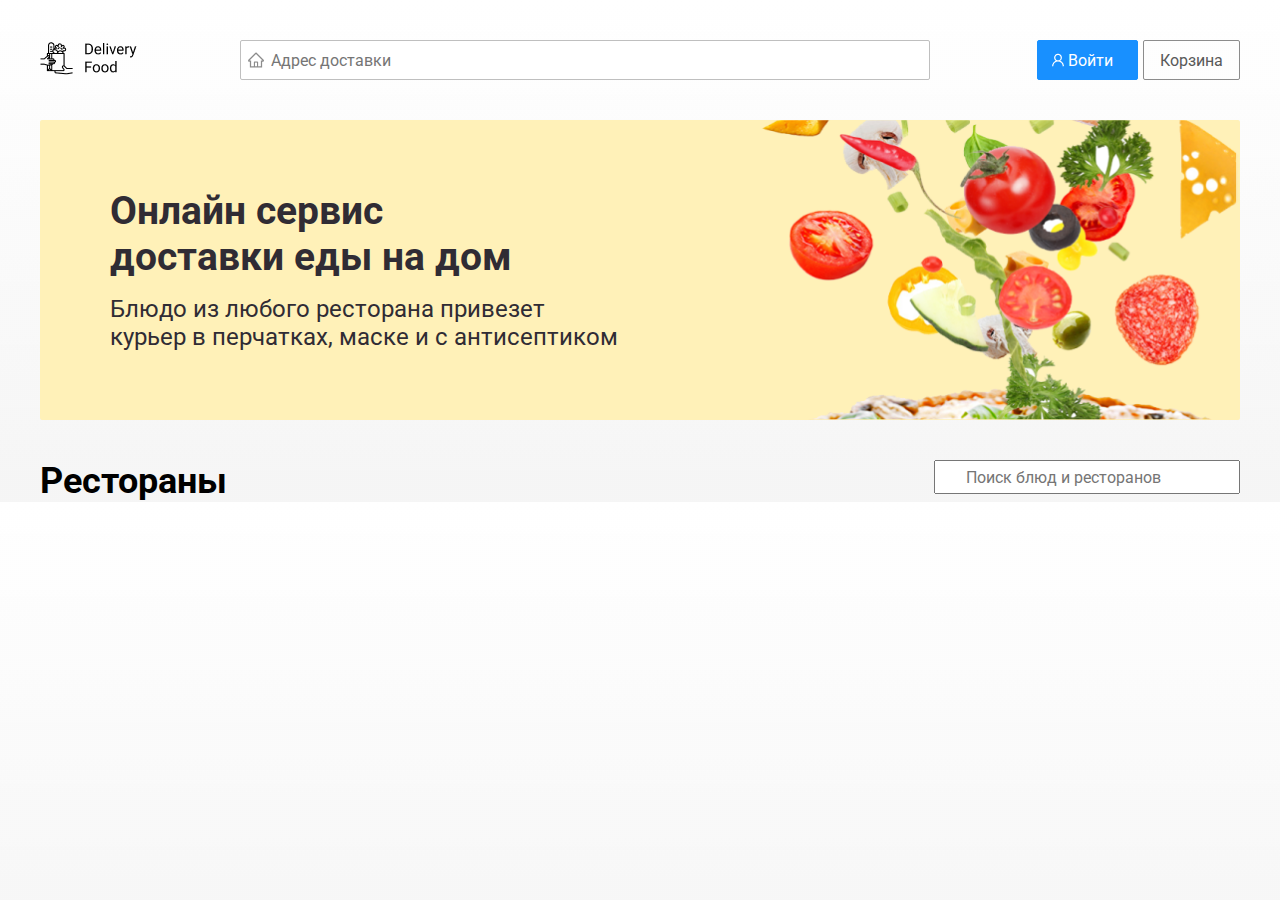
==== index.html @ 08821ef3 "first commit" ====
<!DOCTYPE html>
<html lang="ru">
<head>
    <meta charset="UTF-8">
    <meta http-equiv="X-UA-Compatible" content="IE=edge">
    <meta name="viewport" content="width=device-width, initial-scale=1.0">
    <title>DeliverFood-Kotova Pavla Sergeevna</title>
   <link rel="stylesheet" href='assets/css/style.css'>
  
</head>
<body>
<div class="container">
    <header class="header">
        <div class="header_logo">
            <img src="../images/logo.png" alt="">
        </div>
<div class="header_adress "> 
   <input class="form-control" type="text" placeholder="Адрес доставки" >
</div>
<div class="header_buttons">
    <a href="#" class="btn btn-blue">Войти</a>
    <a href="#" class="btn">Корзина</a>
</div>
    </header>
<div class="banner">
    <div class="banner_text">
        <div class="banner_headers">
            Онлайн сервис<br> доставки еды на дом
        </div>
        <div class="banner_discription">
            Блюдо из любого ресторана привезет<br> курьер в перчатках, маске и с антисептиком
        </div>
    </div>
</div>
<main>
    <div class="first_line">
    <div class="restaurants_main">Рестораны</div>
    <div class="search_fr">
<input class="search" type="text" placeholder="Поиск блюд и ресторанов">
    </div>
</div>
<div class="pictures13">
<div>
    
</div>
</div>
    </main>
<footer class="footer">

</footer>
    </div>
</body>
</html>
---- assets/css/style.css ----
@import url('https://fonts.googleapis.com/css2?family=Roboto:wght@400;700&display=swap');
*{
   box-sizing:border-box;
   padding: 0;
   margin: 0;
}
body{
   background-image: linear-gradient(to bottom, #F5F5F500, #F5F5F5 ) ;
}
h1, h2 ,p, a, input, div{
   font-family:'Roboto', sans-serif;
}
.container{
   width: 1200px;
   margin: 0 auto;
}

.header{
  display: flex;
  justify-content: space-between;
  height: 120px;
  align-items: center;

}

.header_logo{
   width: 200px;
}

.header_adress{
    width: 690px;
    height: 40px;
   
}

.header_buttons{
   width: 310px;
   display: flex;
   justify-content: flex-end;

}



.form-control{
   width: 100%;
   border: 1px solid #BFBFBF;
   border-radius: 2px;
   height: 40px;
   padding-left: 30px;
   font-size: 1rem;
   background-image: url(/images/Vector.png);
   background-repeat: no-repeat;
   background-position:left ;
   background-position: 7px;

}

.btn{
   text-decoration: none;
   color: #595959;
   border: 1px solid #8C8C8C;
   border-radius: 2px;
   height: 40px;
   display: flex;
   align-items: center;
   padding-right: 16px;
   padding-left: 16px;
   margin-left: 5px;
}

.btn-blue{
   width: 101px;
   height: 40px;
   border-color: #1890FF;
   background-color: #1890FF;
   color: white;
   background-image: url(/images/human.png);
   background-repeat: no-repeat;
   background-position: left;
   background-position:14px;
   padding-left: 30px;
}

.banner{
   height: 300px;
   background-color: #FFF1B8;
   background-image: url(/images/image1.png);
   background-repeat: no-repeat;
   background-position: right;
   background-size: contain;
   border-radius: 2px;
   padding: 68px 70px;
}

.banner_text{
   width: 540px;
}

.banner_headers{
   font-weight: bold;
   font-size: 39px;
   line-height: 46px;
   color: #302C34;
   margin-bottom: 15px;
}
.banner_discription{
   font-size: 24px;
   line-height: 28px;
   color: #302c34;
}
.first_line{
display: flex;
justify-content:space-between;

}
.restaurants_main{
font-size: 36px;
font-weight: bold;
padding-top: 40px;
}
.search_fr{
padding-top: 40px;
}
.search{
   font-size: 16px;
width: 306px;
height: 34px;
padding-left: 30px;
}
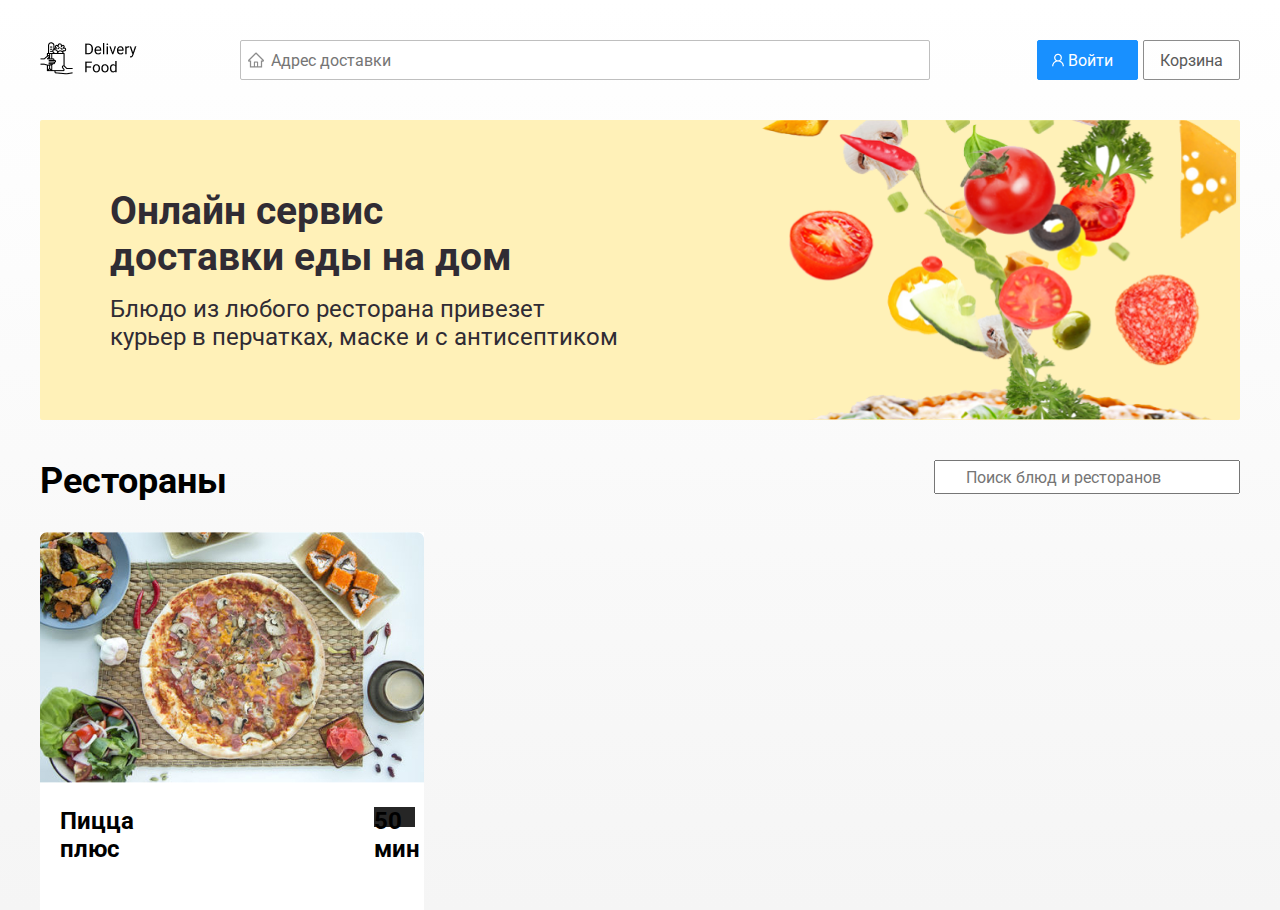
==== commit ab824c37: "первый блок" ====
--- a/index.html
+++ b/index.html
@@ -5,17 +5,17 @@
     <meta http-equiv="X-UA-Compatible" content="IE=edge">
     <meta name="viewport" content="width=device-width, initial-scale=1.0">
     <title>DeliverFood-Kotova Pavla Sergeevna</title>
-   <link rel="stylesheet" href='assets/css/style.css'>
-  
+<link rel="stylesheet" href='assets/css/style.css'>
+
 </head>
 <body>
 <div class="container">
     <header class="header">
         <div class="header_logo">
-            <img src="../images/logo.png" alt="">
+            <img src="assets/images/logo.png" alt="">
         </div>
 <div class="header_adress "> 
-   <input class="form-control" type="text" placeholder="Адрес доставки" >
+<input class="form-control" type="text" placeholder="Адрес доставки" >
 </div>
 <div class="header_buttons">
     <a href="#" class="btn btn-blue">Войти</a>
@@ -40,8 +40,17 @@
     </div>
 </div>
 <div class="pictures13">
+<div class="picture11">
+ <ol class="picture111">
+  <li class="picture1"><img src="assets/images/picture1.jpg" alt=""></li>
+  <li class="pizza control_lie">Пицца плюс <div class="time_pizza control_lie">50 мин</div></li>
+</div>
+</ol>
 <div>
-    
+
+</div>
+<div>
+
 </div>
 </div>
     </main>
--- a/assets/css/style.css
+++ b/assets/css/style.css
@@ -49,7 +49,7 @@
    height: 40px;
    padding-left: 30px;
    font-size: 1rem;
-   background-image: url(/images/Vector.png);
+   background-image: url(../images/Vector.png);
    background-repeat: no-repeat;
    background-position:left ;
    background-position: 7px;
@@ -75,7 +75,7 @@
    border-color: #1890FF;
    background-color: #1890FF;
    color: white;
-   background-image: url(/images/human.png);
+   background-image: url(../images/human.png);
    background-repeat: no-repeat;
    background-position: left;
    background-position:14px;
@@ -85,7 +85,7 @@
 .banner{
    height: 300px;
    background-color: #FFF1B8;
-   background-image: url(/images/image1.png);
+   background-image: url(../images/image1.png);
    background-repeat: no-repeat;
    background-position: right;
    background-size: contain;
@@ -127,4 +127,41 @@
 width: 306px;
 height: 34px;
 padding-left: 30px;
+}
+.pictures13{
+display: flex;
+}
+.picture11{
+margin-top:30px ;
+display: flex;
+width: 384px;
+height: 377.62px;
+background: #FFFFFF;
+}
+li{
+list-style-type: none;
+}
+.picture1{
+align-items: flex-start;
+width: 384px;
+height: 250px;
+}
+
+.pizza{
+   height: 32px;
+   width: 300px;
+   margin-top:25px;
+   margin-left: 20px;
+   font-weight: bold;
+   font-size: 24px;
+}
+.time_pizza{
+
+width: 41px;
+height: 20px;
+background-color:#262626 ;
+margin-left: 240px;
+}
+.control_lie{
+   display: flex;
 }